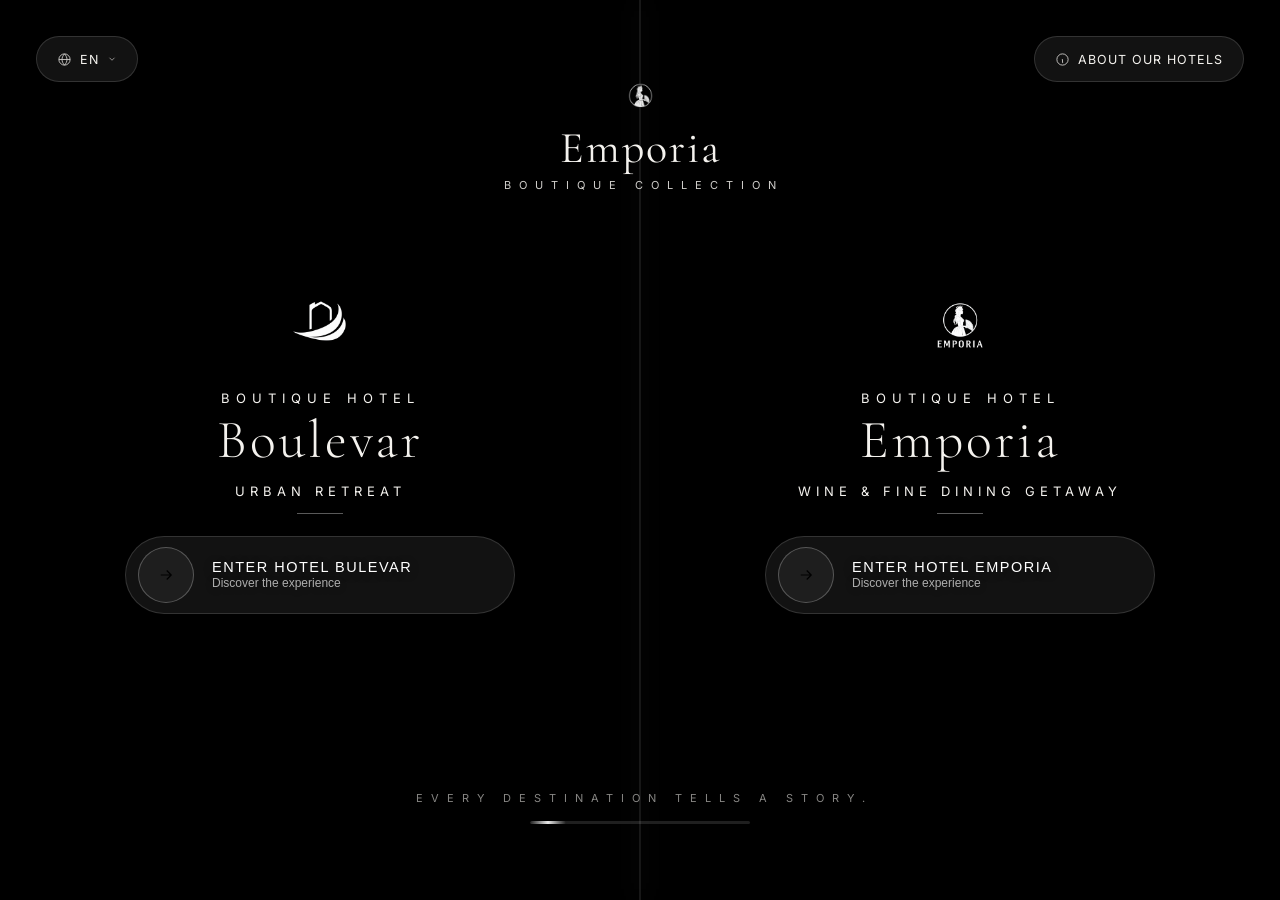
==== index.html @ dce09771 "Initial commit" ====
<!DOCTYPE html>
<html lang="en">
<head>
<meta charset="UTF-8">
<meta name="viewport" content="width=device-width, initial-scale=1.0">
<title>Emporia Boutique Collection</title>
<link rel="preconnect" href="https://fonts.googleapis.com">
<link rel="preconnect" href="https://fonts.gstatic.com" crossorigin>
<link rel="icon" type="image/png" href="images/logo_emporia.png">
<link href="https://fonts.googleapis.com/css2?family=Cormorant+Garamond:wght@300;400;500;600&family=Inter:wght@300;400;500;600&display=swap" rel="stylesheet">
<style>
  :root{
    /* Left — Hotel Bulevar (urban) */
    --l-bg1:#070b14; --l-bg2:#0f1c30; --l-accent:#6fa8dc; --l-accent-soft:#9dc3ea; --l-glow: rgba(111,168,220,0.35);
    /* Right — Hotel Emporia (nature/wine) */
    --r-bg1:#120c06; --r-bg2:#2a1c0d; --r-accent:#d1a25a; --r-accent-soft:#e9c98a; --r-glow: rgba(209,162,90,0.35);
    /* Center */
    --glass-bg: rgba(255,255,255,0.07);
    --glass-border: rgba(255,255,255,0.14);
    --white: #f4f2ee;
    --serif: 'Cormorant Garamond', 'Times New Roman', serif;
    --sans: 'Inter', -apple-system, 'SF Pro Display', 'Neue Haas Grotesk', sans-serif;
  }

  *{box-sizing:border-box; margin:0; padding:0;}
  html,body{
    width:100%; height:100%; overflow:hidden;
    background:#000; font-family:var(--sans); color:var(--white);
    -webkit-font-smoothing:antialiased;
  }

  .stage{
    position:relative; width:100vw; height:100vh; overflow:hidden;
    opacity:0; animation: stageIn 1.4s ease forwards; animation-delay:.1s;
  }
  @keyframes stageIn{ to{opacity:1;} }

  /* ---------- PANELS ---------- */
  .panel{
    position:absolute; top:0; height:100%; width:50%;
    overflow:hidden; display:flex; align-items:center; justify-content:center;
    transition: filter .8s ease;
  }
  .panel.left{ left:0; }
  .panel.right{ right:0; }

  .bg-layer{
    position:absolute; inset:-4%; will-change:transform;
    transition: transform 1.2s cubic-bezier(.16,.7,.3,1), filter 1s ease;
  }

  /* --- Bulevar backdrop: night city --- */
  .video-bg{
    position:absolute;
    inset:0;
    overflow:hidden;
}

.video-bg video{
    width:100%;
    height:100%;
    object-fit:cover;

    transform:none;

    transition:
        filter .8s ease;

    filter:
        brightness(.65)
        saturate(1.15)
        contrast(1.05);
}
  .bg-city{
    background:
      radial-gradient(ellipse at 30% 15%, rgba(160,195,230,0.20), transparent 55%),
      linear-gradient(180deg, var(--l-bg1) 0%, var(--l-bg2) 55%, #0a1424 100%);
  }
  .skyline{ position:absolute; left:0; right:0; bottom:0; height:62%; display:flex; align-items:flex-end; gap:2px; opacity:.9;}
  .bldg{ flex:0 0 auto; background:linear-gradient(180deg,#0c1626,#060a12); position:relative; box-shadow: inset 0 0 40px rgba(0,0,0,.6);}
  .bldg::before{ content:''; position:absolute; inset:0; background-image:
      repeating-linear-gradient(0deg, rgba(255,208,120,0.55) 0 2px, transparent 2px 14px),
      repeating-linear-gradient(90deg, rgba(255,208,120,0.35) 0 2px, transparent 2px 16px);
      opacity:.35; mix-blend-mode:screen; animation: flicker 7s ease-in-out infinite; }
  .rain{ position:absolute; inset:0; background:linear-gradient(180deg, transparent 0%, rgba(70,110,150,0.08) 100%); }
  .reflection{ position:absolute; left:0; right:0; bottom:0; height:18%; background:linear-gradient(180deg, rgba(90,130,175,0.18), transparent); filter:blur(2px); }

  @keyframes flicker{ 0%,100%{opacity:.28;} 45%{opacity:.4;} 50%{opacity:.2;} 78%{opacity:.36;} }
  @keyframes driftSlow{ from{ transform:translate(0,0) scale(1.02);} to{ transform:translate(-1.2%, -0.6%) scale(1.06);} }

  /* --- Emporia backdrop: golden vineyard --- */
  .bg-vine{
    background:
      radial-gradient(ellipse at 70% 20%, rgba(255,205,130,0.35), transparent 55%),
      linear-gradient(180deg, #3a2712 0%, #2a1c0f 45%, #150e07 100%);
  }
  .sun{ position:absolute; top:16%; right:22%; width:180px; height:180px; border-radius:50%;
    background: radial-gradient(circle, rgba(255,224,170,0.9), rgba(255,190,110,0.25) 45%, transparent 70%);
    filter: blur(2px); animation: sunPulse 9s ease-in-out infinite; }
  @keyframes sunPulse{ 0%,100%{opacity:.8;} 50%{opacity:1;} }
  .hills{ position:absolute; left:0; right:0; bottom:0; height:60%; }
  .hill{ position:absolute; left:-10%; right:-10%; border-radius:50% 50% 0 0/18% 18% 0 0; }
  .hill1{ bottom:0; height:70%; background:linear-gradient(180deg,#241708,#150d05); }
  .hill2{ bottom:8%; height:55%; background:linear-gradient(180deg,#2f2110,#1c130a); opacity:.9;}
  .hill3{ bottom:18%; height:38%; background:linear-gradient(180deg,#3c2a14,#241a0d); opacity:.85;}
  .vines{ position:absolute; inset:0; background-image:repeating-linear-gradient(100deg, rgba(60,40,15,0.5) 0 2px, transparent 2px 22px); opacity:.5; animation: sway 12s ease-in-out infinite; }
  @keyframes sway{ 0%,100%{ transform:translateX(0);} 50%{ transform:translateX(6px);} }
  @keyframes driftSlowR{ from{ transform:translate(0,0) scale(1.02);} to{ transform:translate(1.2%, -0.6%) scale(1.06);} }
  .water{ position:absolute; left:6%; right:6%; bottom:6%; height:12%; border-radius:6px; background:linear-gradient(180deg, rgba(255,205,140,0.25), rgba(120,80,40,0.05)); filter:blur(1px); }

  .overlay{ position:absolute; inset:0; background:rgba(0,0,0,.42); transition:background 1s ease; }
  .panel:hover .overlay{ background:rgba(4,4,6,0.48); }
  .vignette{ position:absolute; inset:0; background:radial-gradient(ellipse at center, transparent 35%, rgba(0,0,0,0.55) 100%); pointer-events:none; }

  /* ---------- CONTENT ---------- */
  .content{ position:relative; z-index:3; text-align:center; padding:0 48px; display:flex; flex-direction:column; align-items:center; }

  .brand-logo{ width: 130px; height:82px; margin-bottom:22px; object-fit:contain;
    animation: floatY 8s ease-in-out infinite; }

  .hotel-name{ font-family:var(--serif); font-weight:300; font-size:clamp(40px,4.2vw,64px); letter-spacing:3px; line-height:1.05; margin-bottom:14px; }
  .hotel-pretitle{ font-family:var(--sans); font-size:13px; letter-spacing:6px; opacity:.65; margin-bottom:6px; text-transform:uppercase; }
  .tagline{ font-size:13px; letter-spacing:5px; opacity:.75; text-transform:uppercase; margin-bottom:14px; }
  .rule{ width:46px; height:1px; background:rgba(255,255,255,0.35); margin-bottom:22px; }
  .desc{ max-width:420px; font-size:15.5px; line-height:1.8; opacity:.8; font-weight:300; margin-bottom:38px; }

  .cta{
    position:relative; width:min(390px,80vw); height:78px; border-radius:999px;
    background: var(--glass-bg); border:1px solid var(--glass-border);
    backdrop-filter: blur(40px) saturate(140%); -webkit-backdrop-filter: blur(40px) saturate(140%);
    display:flex; align-items:center; gap:18px; padding:0 12px 0 12px; cursor:pointer;
    transition: transform .35s cubic-bezier(.2,.8,.3,1), background .35s ease, box-shadow .35s ease;
  }
  .cta .arrow{ flex:0 0 auto; width:56px; height:56px; border-radius:50%; display:flex; align-items:center; justify-content:center;
    border:1px solid rgba(255,255,255,0.25); transition: transform .4s ease; background:rgba(255,255,255,0.05);}
  .cta .arrow svg{ width:18px; height:18px; }
  .cta .labels{ text-align:left; }
  .cta .cta-title{ font-size:14.5px; letter-spacing:1.5px; font-weight:500; }
  .cta .cta-sub{ font-size:12px; opacity:.65; margin-top:3px; font-weight:300; }

  .cta-left:hover{ transform:translateY(-4px); background:rgba(120,165,215,0.14); box-shadow:0 20px 60px -10px var(--l-glow); }
  .cta-left:hover .arrow{ transform:rotate(10deg); background:rgba(160,200,240,0.18); }
  .cta-right:hover{ transform:translateY(-4px); background:rgba(215,175,110,0.16); box-shadow:0 20px 60px -10px var(--r-glow); }
  .cta-right:hover .arrow{ transform:rotate(10deg); background:rgba(235,205,150,0.2); }

  @keyframes floatY{ 0%,100%{ transform:translateY(0);} 50%{ transform:translateY(-5px);} }

  /* ---------- CENTER ---------- */
  .separator{ position:absolute; top:0; bottom:0; left:50%; width:1px; transform:translateX(-50%);
    background:rgba(255,255,255,0.18); box-shadow:0 0 24px rgba(255,255,255,0.25); z-index:5; }

  .center-brand{ position:absolute; top:8%; left:0; right:0; width:100%; margin:0 auto; z-index:6; text-align:center; }
.center-emblem{ display:flex; align-items:center; justify-content:center; margin-bottom:4px; }
  .center-emblem img{ height:50px; width:auto; opacity:.92; }  .center-logo{ font-family:var(--serif); font-weight:400; font-size:44px; letter-spacing:2px; line-height:1; text-align:center; }
  .center-sub{ font-size:11px; letter-spacing:8px; opacity:.85; margin-top:8px; text-transform:uppercase; text-align:center; padding-left:8px; }

  .bottom-caption{ position:absolute; bottom:8.5%; left:0; right:0; width:100%; margin:0 auto; z-index:6; text-align:center; }
  .bottom-caption .txt{ font-size:11px; letter-spacing:8px; opacity:.55; text-transform:uppercase; margin-bottom:16px; text-align:center; padding-left:8px; }
  .loader{ width:220px; height:3px; border-radius:999px; background:rgba(255,255,255,0.12); position:relative; overflow:hidden; margin:0 auto; }
  .loader::after{ content:''; position:absolute; top:0; left:0; height:100%; width:36px; border-radius:999px;
    background:linear-gradient(90deg, transparent, rgba(255,255,255,0.9), transparent);
    animation: loaderMove 3.2s ease-in-out infinite; }
  @keyframes loaderMove{ 0%{ left:-15%;} 50%{ left:60%;} 100%{ left:105%;} }

  /* ---------- TOP UI ---------- */
  .pill{
    position:absolute; top:36px; height:46px; padding:0 20px; border-radius:999px; z-index:7;
    background:var(--glass-bg); border:1px solid var(--glass-border);
    backdrop-filter: blur(40px); -webkit-backdrop-filter: blur(40px);
    display:flex; align-items:center; gap:8px; font-size:12.5px; letter-spacing:1px;
    cursor:pointer; transition: background .25s ease, transform .25s ease;
  }
  .pill:hover{ background:rgba(255,255,255,0.13); transform:scale(1.04); }
  .pill.lang{ left:36px; }
  .pill.info{ right:36px; }
  .pill svg{ width:15px; height:15px; opacity:.85; }

  /* ---------- LOAD-IN SEQUENCE ---------- */
  .panel .content > *{ opacity:0; transform:translateY(12px); animation: riseIn .9s cubic-bezier(.2,.7,.2,1) forwards; }
  .panel .brand-logo{ animation-delay:.5s; }
  .panel .hotel-pretitle{ animation-delay:.62s; }
  .panel .hotel-name{ animation-delay:.72s; }
  .panel .tagline{ animation-delay:.84s; }
  .panel .rule{ animation-delay:.9s; }
  .panel .desc{ animation-delay:.98s; }
  .panel .cta{ animation-delay:1.15s; }
  @keyframes riseIn{ to{ opacity:1; transform:translateY(0);} }

  .center-brand, .bottom-caption, .pill{ opacity:0; animation: riseIn 1s cubic-bezier(.2,.7,.2,1) forwards; }
  .center-brand{ animation-delay:.3s; }
  .bottom-caption{ animation-delay:1.3s; }
  .pill.lang{ animation-delay:.2s; }
  .pill.info{ animation-delay:.2s; }

  /* ---------- RESPONSIVE ---------- */
  @media (max-width: 900px){
    html,body{ overflow-y:auto; height:auto; }
    .stage{ height:auto; min-height:100vh; display:flex; flex-direction:column; }
    .panel{ position:relative; width:100%; height:64vh; }
    .separator{ display:none; }
    .center-brand{ position:relative; top:auto; margin:26px auto; }
    .bottom-caption{ position:relative; bottom:auto; margin:26px auto; }
    .pill{ top:20px; }
    .pill.lang{ left:20px; }
    .pill.info{ right:20px; }
    .cta{ height:72px; }
  }
  .panel::after{
    content:"";
    position:absolute;
    top:0;
    bottom:0;
    width:220px;
    right:-110px;
    pointer-events:none;
    z-index:2;

    background:
        radial-gradient(
            ellipse at center,
            rgba(0,0,0,.22) 0%,
            rgba(0,0,0,.14) 35%,
            rgba(0,0,0,.06) 60%,
            transparent 100%);
}

.panel.right::after{
    left:-110px;
    right:auto;

    background:
        radial-gradient(
            ellipse at center,
            rgba(0,0,0,.22) 0%,
            rgba(0,0,0,.14) 35%,
            rgba(0,0,0,.06) 60%,
            transparent 100%);
}
.cta-title,
.cta-sub {
    color: #fff !important;
        text-shadow: 0 2px 10px rgba(0, 0, 0, 0.35);

}

/* ==========================================================
   ABOUT OUR HOTELS — premium modal
========================================================== */
html.about-modal-lock,
html.about-modal-lock body{
  overflow:hidden !important;
}

.about-modal-overlay{
  position:fixed;
  inset:0;
  z-index:1000;
  display:flex;
  align-items:center;
  justify-content:center;
  padding:32px;
  background:rgba(6,8,12,0);
  backdrop-filter:blur(0px) saturate(100%);
  -webkit-backdrop-filter:blur(0px) saturate(100%);
  opacity:0;
  visibility:hidden;
  transition:
    opacity .6s cubic-bezier(.19,1,.22,1),
    background .7s cubic-bezier(.19,1,.22,1),
    backdrop-filter .7s cubic-bezier(.19,1,.22,1),
    visibility 0s linear .6s;
}

.about-modal-overlay.is-open{
  opacity:1;
  visibility:visible;
  background:rgba(6,8,12,.62);
  backdrop-filter:blur(18px) saturate(130%);
  -webkit-backdrop-filter:blur(18px) saturate(130%);
  transition:
    opacity .6s cubic-bezier(.19,1,.22,1),
    background .7s cubic-bezier(.19,1,.22,1),
    backdrop-filter .7s cubic-bezier(.19,1,.22,1),
    visibility 0s linear 0s;
}

.about-modal{
  --about-accent:#d9b47a;
  position:relative;
  width:100%;
  max-width:700px;
  max-height:86vh;
  border-radius:28px;
  background:linear-gradient(165deg, rgba(24,26,31,.86), rgba(9,10,13,.9));
  border:1px solid rgba(255,255,255,.14);
  box-shadow:
    0 40px 120px rgba(0,0,0,.55),
    0 1px 0 rgba(255,255,255,.08) inset,
    0 0 0 1px rgba(255,255,255,.02) inset;
  backdrop-filter:blur(30px) saturate(140%);
  -webkit-backdrop-filter:blur(30px) saturate(140%);
  opacity:0;
  transform:scale(.95) translateY(14px);
  transition:
    transform .65s cubic-bezier(.19,1,.22,1),
    opacity .5s ease;
  will-change:transform, opacity;
}

.about-modal-overlay.is-open .about-modal{
  opacity:1;
  transform:scale(1) translateY(0);
}

.about-modal-scroll{
  max-height:86vh;
  overflow-y:auto;
  padding:60px 56px 48px;
  scrollbar-width:thin;
  scrollbar-color:rgba(255,255,255,.18) transparent;
}

.about-modal-scroll::-webkit-scrollbar{ width:6px; }
.about-modal-scroll::-webkit-scrollbar-track{ background:transparent; }
.about-modal-scroll::-webkit-scrollbar-thumb{ background:rgba(255,255,255,.16); border-radius:999px; }
.about-modal-scroll::-webkit-scrollbar-thumb:hover{ background:rgba(255,255,255,.28); }

.about-modal-close{
  position:absolute;
  top:20px;
  right:20px;
  z-index:2;
  width:40px;
  height:40px;
  border-radius:50%;
  display:flex;
  align-items:center;
  justify-content:center;
  background:rgba(255,255,255,.06);
  border:1px solid rgba(255,255,255,.14);
  color:rgba(244,242,238,.85);
  cursor:pointer;
  transition:background .25s ease, transform .35s cubic-bezier(.19,1,.22,1), border-color .25s ease, color .25s ease;
}
.about-modal-close svg{ width:15px; height:15px; }
.about-modal-close:hover{
  background:rgba(255,255,255,.14);
  border-color:rgba(255,255,255,.28);
  color:var(--white);
  transform:rotate(90deg) scale(1.06);
}
.about-modal-close:focus-visible{ outline:1px solid var(--about-accent); outline-offset:2px; }

.about-modal-label{
  display:block;
  font-size:11px;
  letter-spacing:.35em;
  text-transform:uppercase;
  color:var(--about-accent);
  font-weight:500;
  margin-bottom:18px;
}

.about-modal-title{
  font-family:var(--serif);
  font-weight:400;
  font-size:clamp(28px, 4vw, 40px);
  line-height:1.16;
  letter-spacing:.3px;
  color:var(--white);
  margin-bottom:30px;
}

.about-modal-body p{
  font-size:14.5px;
  line-height:1.85;
  font-weight:300;
  color:rgba(244,242,238,.68);
  margin-bottom:16px;
}
.about-modal-body p:first-child{ color:rgba(244,242,238,.88); }
.about-modal-body p:last-child{ margin-bottom:0; }

.about-modal-verse{
  margin:34px 0 40px;
  padding-top:30px;
  border-top:1px solid rgba(255,255,255,.1);
  text-align:center;
}
.about-modal-verse p{
  font-family:var(--serif);
  font-style:italic;
  font-weight:400;
  font-size:18px;
  line-height:1.55;
  color:rgba(244,242,238,.85);
}

.about-modal-cards{
  display:grid;
  grid-template-columns:1fr 1fr;
  gap:16px;
}

.about-card{
  background:rgba(255,255,255,.045);
  border:1px solid rgba(255,255,255,.1);
  border-radius:18px;
  padding:24px 22px;
  transition:background .3s ease, border-color .3s ease, transform .3s ease;
}
.about-card:hover{
  background:rgba(255,255,255,.075);
  border-color:rgba(255,255,255,.2);
  transform:translateY(-3px);
}

.about-card-icon{
  width:42px;
  height:42px;
  border-radius:50%;
  display:flex;
  align-items:center;
  justify-content:center;
  background:rgba(217,180,122,.12);
  color:var(--about-accent);
  margin-bottom:16px;
}
.about-card-icon svg{ width:19px; height:19px; }

.about-card-title{
  font-family:var(--serif);
  font-weight:500;
  font-size:19px;
  letter-spacing:.3px;
  color:var(--white);
  margin-bottom:8px;
}

.about-card-desc{
  font-size:12.5px;
  line-height:1.6;
  font-weight:300;
  color:rgba(244,242,238,.6);
  margin-bottom:16px;
}

.about-card-tags{ display:flex; flex-wrap:wrap; gap:6px; }
.about-card-tags span{
  font-size:9.5px;
  letter-spacing:.06em;
  text-transform:uppercase;
  padding:6px 10px;
  border-radius:999px;
  background:rgba(255,255,255,.06);
  border:1px solid rgba(255,255,255,.1);
  color:rgba(244,242,238,.65);
}

.about-modal-footer{
  margin-top:34px;
  padding-top:24px;
  border-top:1px solid rgba(255,255,255,.08);
  text-align:center;
  font-size:11px;
  letter-spacing:.2em;
  text-transform:uppercase;
  color:var(--about-accent);
  font-weight:500;
}

@media (max-width:640px){
  .about-modal-overlay{ padding:16px; }
  .about-modal{ max-width:100%; border-radius:22px; max-height:90vh; }
  .about-modal-scroll{ max-height:90vh; padding:48px 24px 32px; }
  .about-modal-title{ font-size:26px; margin-bottom:24px; }
  .about-modal-cards{ grid-template-columns:1fr; }
}

@media (prefers-reduced-motion:reduce){
  .about-modal-overlay,
  .about-modal,
  .about-modal-close{
    transition-duration:.01ms !important;
  }
}
</style>
</head>
<body>

<div class="stage" id="stage">

  <div class="pill lang">
    <svg viewBox="0 0 24 24" fill="none" stroke="currentColor" stroke-width="1.4"><circle cx="12" cy="12" r="9"/><path d="M3 12h18M12 3c2.5 2.6 4 6 4 9s-1.5 6.4-4 9c-2.5-2.6-4-6-4-9s1.5-6.4 4-9z"/></svg>
    <span>EN</span>
    <svg viewBox="0 0 24 24" fill="none" stroke="currentColor" stroke-width="1.6" style="width:10px;height:10px;"><path d="M6 9l6 6 6-6"/></svg>
  </div>

  <div class="pill info" id="aboutTrigger">
    <svg viewBox="0 0 24 24" fill="none" stroke="currentColor" stroke-width="1.4"><circle cx="12" cy="12" r="9"/><path d="M12 8h.01M11 12h1v5h1"/></svg>
    <span>ABOUT OUR HOTELS</span>
  </div>

  <!-- LEFT: HOTEL BULEVAR -->
  <div class="panel left" id="panelLeft">
    <div class="bg-layer video-bg" id="bgLeft">
    <video id="bulevarVideo" autoplay muted loop playsinline preload="auto">
    <source src="videos/HnVideoEditor_2026_07_30_183601407.mp4" type="video/mp4">
</video>
</div>
    <div class="overlay"></div>
    <div class="vignette"></div>
    <div class="content">
<img class="brand-logo" src="images/bulevar_logo_bijeli.png" alt="Hotel Bulevar Logo">
      <div class="hotel-pretitle">Boutique Hotel</div>
      <div class="hotel-name">Boulevar</div>
      <div class="tagline">Urban Retreat</div>
      <div class="rule"></div>
      <button class="cta cta-left" onclick="window.location.href='Hotel_Boulevard_Urban_retreat_by_Emporia.html'">
        <span class="arrow"><svg viewBox="0 0 24 24" fill="none" stroke="currentColor" stroke-width="1.6"><path d="M5 12h14M13 6l6 6-6 6"/></svg></span>
        <span class="labels"><span class="cta-title">ENTER HOTEL BULEVAR</span><br><span class="cta-sub">Discover the experience</span></span>
      </button>
    </div>
  </div>

  <!-- RIGHT: HOTEL EMPORIA -->
  <div class="panel right" id="panelRight">
   <div class="bg-layer video-bg" id="bgRight">
    <video autoplay muted loop playsinline preload="auto">
        <source src="videos/emporia-video-dron.mp4" type="video/mp4">
    </video>
</div>
    <div class="overlay"></div>
    <div class="vignette"></div>
    <div class="content">
<img class="brand-logo" src="images/emporia_logo_bijeli.png" alt="Hotel Emporia Logo">
      <div class="hotel-pretitle">Boutique Hotel</div>
      <div class="hotel-name">Emporia</div>
      <div class="tagline">Wine & Fine Dining Getaway</div>
      <div class="rule"></div>
      <button class="cta cta-right" onclick="window.location.href='emporia-hotel-vineyards.html'">
        <span class="arrow"><svg viewBox="0 0 24 24" fill="none" stroke="currentColor" stroke-width="1.6"><path d="M5 12h14M13 6l6 6-6 6"/></svg></span>
        <span class="labels"><span class="cta-title">ENTER HOTEL EMPORIA</span><br><span class="cta-sub">Discover the experience</span></span>
      </button>
    </div>
  </div>

  <div class="separator"></div>

  <div class="center-brand">
  <div class="center-emblem">
      <img src="images/emporia-logo-icon.png" alt="Emporia Logo">
    </div>    <div class="center-logo">Emporia</div>
        <div class="center-sub">Boutique Collection</div>
  </div>

  <div class="bottom-caption">
    <div class="txt">Every destination tells a story.</div>
    <div class="loader"></div>
  </div>

</div>

<!-- ABOUT OUR HOTELS — premium modal -->
<div class="about-modal-overlay" id="aboutOverlay" aria-hidden="true">
  <div class="about-modal" role="dialog" aria-modal="true" aria-labelledby="aboutModalTitle">
    <button class="about-modal-close" id="aboutClose" type="button" aria-label="Close">
      <svg viewBox="0 0 24 24" fill="none" stroke="currentColor" stroke-width="1.4"><path d="M6 6l12 12M18 6L6 18"/></svg>
    </button>

    <div class="about-modal-scroll">
      <h2 class="about-modal-title" id="aboutModalTitle">Two Unique Experiences.</h2>

      <div class="about-modal-body">
        <p>Welcome to the Emporia Collection. Every destination tells a story &mdash; ours begins among the vineyards of Herzegovina and continues above the rooftops of historic Mostar.</p>
        <p>The Emporia Collection brings together two distinctive boutique destinations, united by one philosophy: essence over excess.</p>
        <p>Nestled among vineyards and rolling landscapes, Emporia Wine &amp; Dine Hotel celebrates stillness, craftsmanship and the flavours of Herzegovina. In the very heart of Mostar, just moments from the UNESCO-listed Old Bridge, Hotel Boulevard by Emporia offers a contemporary urban retreat where thoughtful design, rooftop wellness, exceptional gastronomy and genuine hospitality come together in perfect harmony.</p>
        <p>Together, the two destinations present complementary expressions of the same vision&mdash;one immersed in nature, the other embracing the rhythm and cultural richness of the city.</p>
        <p>From award-winning wines and carefully crafted cuisine to timeless architecture and immersive experiences, every detail is designed with purpose. Here, refinement is never about excess, but about authenticity, craftsmanship and a profound sense of place.</p>
      </div>

      <div class="about-modal-verse">
        <p>Discover Mostar from two perspectives.</p>
        <p>The tranquillity of the vineyards.</p>
        <p>The energy of the city.</p>
      </div>

      <div class="about-modal-cards">
        
      </div>

      <p class="about-modal-footer">One philosophy. One collection. One unmistakable Emporia experience.</p>
    </div>
  </div>
</div>

<script>
  // Build a randomized but stable skyline (skipped if #skylineWrap isn't present)
  (function(){
    const wrap = document.getElementById('skylineWrap');

    if(!wrap){
      return;
    }

    const count = 26;
    let seed = 7;
    function rand(){ seed = (seed*9301+49297) % 233280; return seed/233280; }
    for(let i=0;i<count;i++){
      const b = document.createElement('div');
      b.className='bldg';
      const w = 3 + rand()*4.2;
      const h = 18 + rand()*80;
      b.style.width = w+'%';
      b.style.height = h+'%';
      wrap.appendChild(b);
    }
  })();

  
const video = document.getElementById("bulevarVideo");

video.addEventListener("canplay", () => {
    video.playbackRate = 2.5;
    video.play();
});

/* ---------- ABOUT OUR HOTELS MODAL ---------- */
(function(){
  const trigger = document.getElementById('aboutTrigger');
  const overlay = document.getElementById('aboutOverlay');
  const closeBtn = document.getElementById('aboutClose');

  if(!trigger || !overlay || !closeBtn){
    return;
  }

  let lastFocused = null;

  function onKeydown(e){
    if(e.key === 'Escape'){
      closeAboutModal();
    }
  }

  function openAboutModal(){
    lastFocused = document.activeElement;
    overlay.classList.add('is-open');
    overlay.setAttribute('aria-hidden', 'false');
    document.documentElement.classList.add('about-modal-lock');
    document.addEventListener('keydown', onKeydown);
    window.requestAnimationFrame(() => closeBtn.focus({ preventScroll: true }));
  }

  function closeAboutModal(){
    overlay.classList.remove('is-open');
    overlay.setAttribute('aria-hidden', 'true');
    document.documentElement.classList.remove('about-modal-lock');
    document.removeEventListener('keydown', onKeydown);

    if(lastFocused && typeof lastFocused.focus === 'function'){
      lastFocused.focus({ preventScroll: true });
    }
  }

  trigger.setAttribute('role', 'button');
  trigger.setAttribute('tabindex', '0');

  trigger.addEventListener('click', openAboutModal);
  trigger.addEventListener('keydown', function(e){
    if(e.key === 'Enter' || e.key === ' '){
      e.preventDefault();
      openAboutModal();
    }
  });

  closeBtn.addEventListener('click', closeAboutModal);

  overlay.addEventListener('click', function(e){
    if(e.target === overlay){
      closeAboutModal();
    }
  });
})();
</script>

</body>
</html>
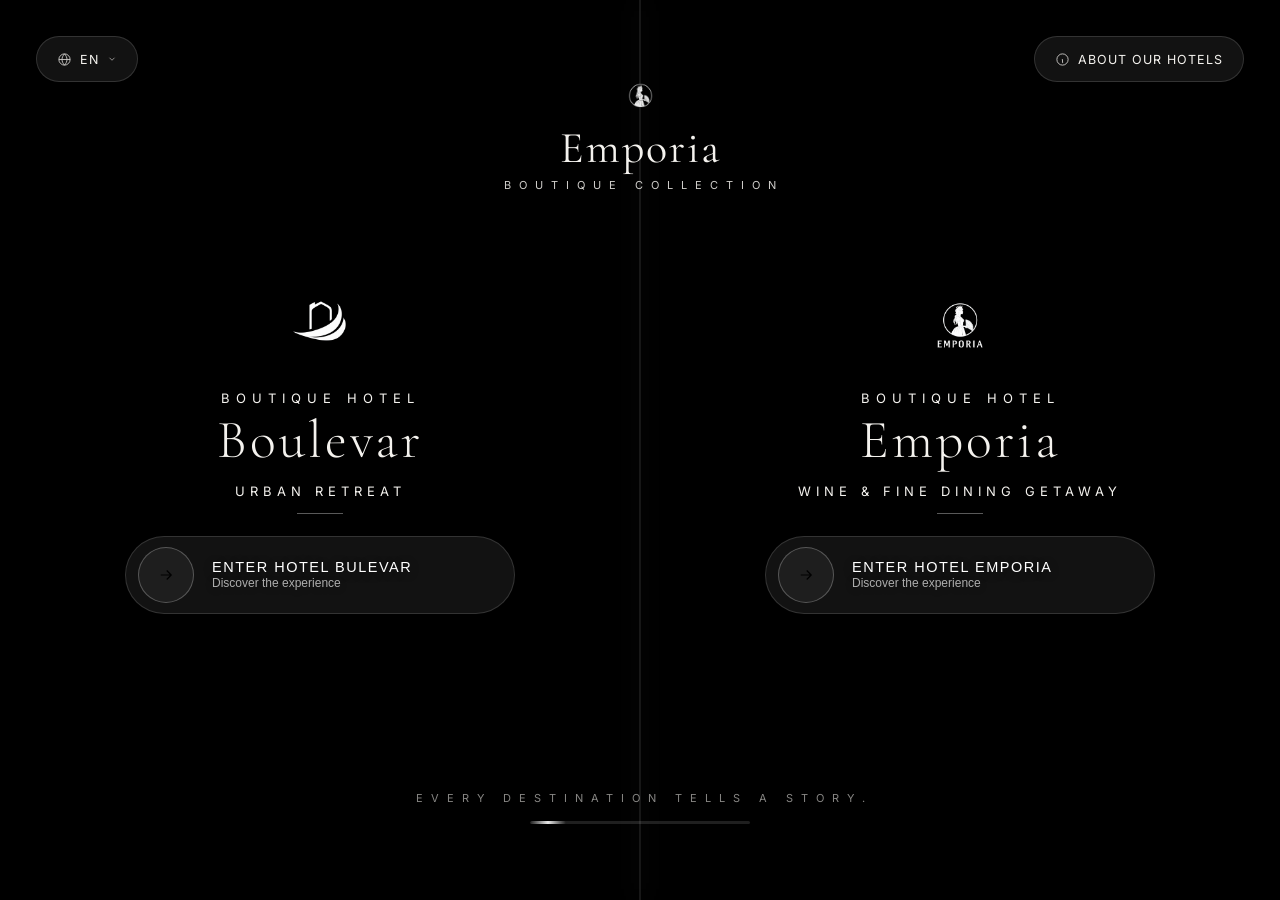
==== commit 525bb419: "Redizajn hero sekcije i responsive popravke" ====
--- a/index.html
+++ b/index.html
@@ -39,14 +39,12 @@
   .panel{
     position:absolute; top:0; height:100%; width:50%;
     overflow:hidden; display:flex; align-items:center; justify-content:center;
-    transition: filter .8s ease;
   }
   .panel.left{ left:0; }
   .panel.right{ right:0; }
 
   .bg-layer{
-    position:absolute; inset:-4%; will-change:transform;
-    transition: transform 1.2s cubic-bezier(.16,.7,.3,1), filter 1s ease;
+    position:absolute; inset:-4%;
   }
 
   /* --- Bulevar backdrop: night city --- */
@@ -60,56 +58,21 @@
     width:100%;
     height:100%;
     object-fit:cover;
-
     transform:none;
-
-    transition:
-        filter .8s ease;
-
-    filter:
-        brightness(.65)
-        saturate(1.15)
-        contrast(1.05);
-}
-  .bg-city{
-    background:
-      radial-gradient(ellipse at 30% 15%, rgba(160,195,230,0.20), transparent 55%),
-      linear-gradient(180deg, var(--l-bg1) 0%, var(--l-bg2) 55%, #0a1424 100%);
-  }
-  .skyline{ position:absolute; left:0; right:0; bottom:0; height:62%; display:flex; align-items:flex-end; gap:2px; opacity:.9;}
-  .bldg{ flex:0 0 auto; background:linear-gradient(180deg,#0c1626,#060a12); position:relative; box-shadow: inset 0 0 40px rgba(0,0,0,.6);}
-  .bldg::before{ content:''; position:absolute; inset:0; background-image:
-      repeating-linear-gradient(0deg, rgba(255,208,120,0.55) 0 2px, transparent 2px 14px),
-      repeating-linear-gradient(90deg, rgba(255,208,120,0.35) 0 2px, transparent 2px 16px);
-      opacity:.35; mix-blend-mode:screen; animation: flicker 7s ease-in-out infinite; }
-  .rain{ position:absolute; inset:0; background:linear-gradient(180deg, transparent 0%, rgba(70,110,150,0.08) 100%); }
-  .reflection{ position:absolute; left:0; right:0; bottom:0; height:18%; background:linear-gradient(180deg, rgba(90,130,175,0.18), transparent); filter:blur(2px); }
-
-  @keyframes flicker{ 0%,100%{opacity:.28;} 45%{opacity:.4;} 50%{opacity:.2;} 78%{opacity:.36;} }
-  @keyframes driftSlow{ from{ transform:translate(0,0) scale(1.02);} to{ transform:translate(-1.2%, -0.6%) scale(1.06);} }
-
-  /* --- Emporia backdrop: golden vineyard --- */
-  .bg-vine{
-    background:
-      radial-gradient(ellipse at 70% 20%, rgba(255,205,130,0.35), transparent 55%),
-      linear-gradient(180deg, #3a2712 0%, #2a1c0f 45%, #150e07 100%);
-  }
-  .sun{ position:absolute; top:16%; right:22%; width:180px; height:180px; border-radius:50%;
-    background: radial-gradient(circle, rgba(255,224,170,0.9), rgba(255,190,110,0.25) 45%, transparent 70%);
-    filter: blur(2px); animation: sunPulse 9s ease-in-out infinite; }
-  @keyframes sunPulse{ 0%,100%{opacity:.8;} 50%{opacity:1;} }
-  .hills{ position:absolute; left:0; right:0; bottom:0; height:60%; }
-  .hill{ position:absolute; left:-10%; right:-10%; border-radius:50% 50% 0 0/18% 18% 0 0; }
-  .hill1{ bottom:0; height:70%; background:linear-gradient(180deg,#241708,#150d05); }
-  .hill2{ bottom:8%; height:55%; background:linear-gradient(180deg,#2f2110,#1c130a); opacity:.9;}
-  .hill3{ bottom:18%; height:38%; background:linear-gradient(180deg,#3c2a14,#241a0d); opacity:.85;}
-  .vines{ position:absolute; inset:0; background-image:repeating-linear-gradient(100deg, rgba(60,40,15,0.5) 0 2px, transparent 2px 22px); opacity:.5; animation: sway 12s ease-in-out infinite; }
-  @keyframes sway{ 0%,100%{ transform:translateX(0);} 50%{ transform:translateX(6px);} }
-  @keyframes driftSlowR{ from{ transform:translate(0,0) scale(1.02);} to{ transform:translate(1.2%, -0.6%) scale(1.06);} }
-  .water{ position:absolute; left:6%; right:6%; bottom:6%; height:12%; border-radius:6px; background:linear-gradient(180deg, rgba(255,205,140,0.25), rgba(120,80,40,0.05)); filter:blur(1px); }
-
-  .overlay{ position:absolute; inset:0; background:rgba(0,0,0,.42); transition:background 1s ease; }
-  .panel:hover .overlay{ background:rgba(4,4,6,0.48); }
+    /* Darkening/mood is handled by .overlay's opacity instead of a CSS
+       filter on the video itself — a filter here forces every decoded
+       frame of a fullscreen playing video through the GPU filter-effects
+       pipeline instead of the browser's cheap direct compositing path. */
+}
+  /* The CSS-only "night city" / "golden vineyard" backdrop system (skyline,
+     rain, sun, hills, vines, water + their keyframes) was fully superseded
+     by the .video-bg <video> backgrounds and is no longer referenced by any
+     element in the page — removed as dead weight (smaller stylesheet, less
+     work for the style engine, and it's exactly what Lighthouse flags as
+     "unused CSS"). */
+
+  .overlay{ position:absolute; inset:0; background:#000; opacity:.62; transition:opacity .6s ease; }
+  .panel:hover .overlay{ opacity:.66; }
   .vignette{ position:absolute; inset:0; background:radial-gradient(ellipse at center, transparent 35%, rgba(0,0,0,0.55) 100%); pointer-events:none; }
 
   /* ---------- CONTENT ---------- */
@@ -127,7 +90,7 @@
   .cta{
     position:relative; width:min(390px,80vw); height:78px; border-radius:999px;
     background: var(--glass-bg); border:1px solid var(--glass-border);
-    backdrop-filter: blur(40px) saturate(140%); -webkit-backdrop-filter: blur(40px) saturate(140%);
+    backdrop-filter: blur(24px) saturate(140%); -webkit-backdrop-filter: blur(24px) saturate(140%);
     display:flex; align-items:center; gap:18px; padding:0 12px 0 12px; cursor:pointer;
     transition: transform .35s cubic-bezier(.2,.8,.3,1), background .35s ease, box-shadow .35s ease;
   }
@@ -138,9 +101,9 @@
   .cta .cta-title{ font-size:14.5px; letter-spacing:1.5px; font-weight:500; }
   .cta .cta-sub{ font-size:12px; opacity:.65; margin-top:3px; font-weight:300; }
 
-  .cta-left:hover{ transform:translateY(-4px); background:rgba(120,165,215,0.14); box-shadow:0 20px 60px -10px var(--l-glow); }
+  .cta-left:hover{ transform:translateY(-4px); background:rgba(120,165,215,0.14);}
   .cta-left:hover .arrow{ transform:rotate(10deg); background:rgba(160,200,240,0.18); }
-  .cta-right:hover{ transform:translateY(-4px); background:rgba(215,175,110,0.16); box-shadow:0 20px 60px -10px var(--r-glow); }
+  .cta-right:hover{ transform:translateY(-4px); background:rgba(215,175,110,0.16); }
   .cta-right:hover .arrow{ transform:rotate(10deg); background:rgba(235,205,150,0.2); }
 
   @keyframes floatY{ 0%,100%{ transform:translateY(0);} 50%{ transform:translateY(-5px);} }
@@ -159,14 +122,19 @@
   .loader{ width:220px; height:3px; border-radius:999px; background:rgba(255,255,255,0.12); position:relative; overflow:hidden; margin:0 auto; }
   .loader::after{ content:''; position:absolute; top:0; left:0; height:100%; width:36px; border-radius:999px;
     background:linear-gradient(90deg, transparent, rgba(255,255,255,0.9), transparent);
-    animation: loaderMove 3.2s ease-in-out infinite; }
-  @keyframes loaderMove{ 0%{ left:-15%;} 50%{ left:60%;} 100%{ left:105%;} }
+    animation: loaderMove 3.2s ease-in-out infinite; will-change:transform; }
+  /* Runs forever on this page, so it must animate transform (compositor-only)
+     instead of `left` (a layout property that forced a layout+paint every
+     frame, indefinitely, for as long as the page stays open). Pixel values
+     below reproduce the original -15%/60%/105% offsets against the loader's
+     fixed 220px track width. */
+  @keyframes loaderMove{ 0%{ transform:translateX(-33px);} 50%{ transform:translateX(132px);} 100%{ transform:translateX(231px);} }
 
   /* ---------- TOP UI ---------- */
   .pill{
     position:absolute; top:36px; height:46px; padding:0 20px; border-radius:999px; z-index:7;
     background:var(--glass-bg); border:1px solid var(--glass-border);
-    backdrop-filter: blur(40px); -webkit-backdrop-filter: blur(40px);
+    backdrop-filter: blur(24px); -webkit-backdrop-filter: blur(24px);
     display:flex; align-items:center; gap:8px; font-size:12.5px; letter-spacing:1px;
     cursor:pointer; transition: background .25s ease, transform .25s ease;
   }
@@ -275,8 +243,8 @@
   opacity:1;
   visibility:visible;
   background:rgba(6,8,12,.62);
-  backdrop-filter:blur(18px) saturate(130%);
-  -webkit-backdrop-filter:blur(18px) saturate(130%);
+  backdrop-filter:blur(14px) saturate(130%);
+  -webkit-backdrop-filter:blur(14px) saturate(130%);
   transition:
     opacity .6s cubic-bezier(.19,1,.22,1),
     background .7s cubic-bezier(.19,1,.22,1),
@@ -297,8 +265,8 @@
     0 40px 120px rgba(0,0,0,.55),
     0 1px 0 rgba(255,255,255,.08) inset,
     0 0 0 1px rgba(255,255,255,.02) inset;
-  backdrop-filter:blur(30px) saturate(140%);
-  -webkit-backdrop-filter:blur(30px) saturate(140%);
+  backdrop-filter:blur(20px) saturate(140%);
+  -webkit-backdrop-filter:blur(20px) saturate(140%);
   opacity:0;
   transform:scale(.95) translateY(14px);
   transition:
@@ -526,7 +494,7 @@
   <!-- RIGHT: HOTEL EMPORIA -->
   <div class="panel right" id="panelRight">
    <div class="bg-layer video-bg" id="bgRight">
-    <video autoplay muted loop playsinline preload="auto">
+    <video id="emporiaVideo" autoplay muted loop playsinline preload="auto">
         <source src="videos/emporia-video-dron.mp4" type="video/mp4">
     </video>
 </div>
@@ -595,35 +563,40 @@
 </div>
 
 <script>
-  // Build a randomized but stable skyline (skipped if #skylineWrap isn't present)
-  (function(){
-    const wrap = document.getElementById('skylineWrap');
-
-    if(!wrap){
-      return;
-    }
-
-    const count = 26;
-    let seed = 7;
-    function rand(){ seed = (seed*9301+49297) % 233280; return seed/233280; }
-    for(let i=0;i<count;i++){
-      const b = document.createElement('div');
-      b.className='bldg';
-      const w = 3 + rand()*4.2;
-      const h = 18 + rand()*80;
-      b.style.width = w+'%';
-      b.style.height = h+'%';
-      wrap.appendChild(b);
-    }
-  })();
-
-  
-const video = document.getElementById("bulevarVideo");
-
-video.addEventListener("canplay", () => {
-    video.playbackRate = 2.5;
-    video.play();
-});
+/* ---------- HERO VIDEOS ---------- */
+(function(){
+  var bulevarVideo = document.getElementById('bulevarVideo');
+  var emporiaVideo = document.getElementById('emporiaVideo');
+  var videos = [bulevarVideo, emporiaVideo].filter(Boolean);
+
+  if(bulevarVideo){
+    bulevarVideo.addEventListener('canplay', function(){
+      // 1.5x keeps the loop feeling brisk while asking the decoder for far
+      // fewer frames per second of wall-clock time than 2.5x did, cutting
+      // dropped-frame risk and CPU/GPU decode load noticeably.
+      bulevarVideo.playbackRate = 1.5;
+      bulevarVideo.play();
+    });
+  }
+
+  // Pause whichever hero video scrolls out of view (relevant at the mobile
+  // breakpoint where the two panels stack and only one is on screen at a
+  // time) so an off-screen <video> stops decoding/compositing entirely.
+  if('IntersectionObserver' in window && videos.length){
+    var videoObserver = new IntersectionObserver(function(entries){
+      entries.forEach(function(entry){
+        var v = entry.target;
+        if(entry.isIntersecting){
+          v.play().catch(function(){});
+        } else {
+          v.pause();
+        }
+      });
+    }, { threshold: 0 });
+
+    videos.forEach(function(v){ videoObserver.observe(v); });
+  }
+})();
 
 /* ---------- ABOUT OUR HOTELS MODAL ---------- */
 (function(){
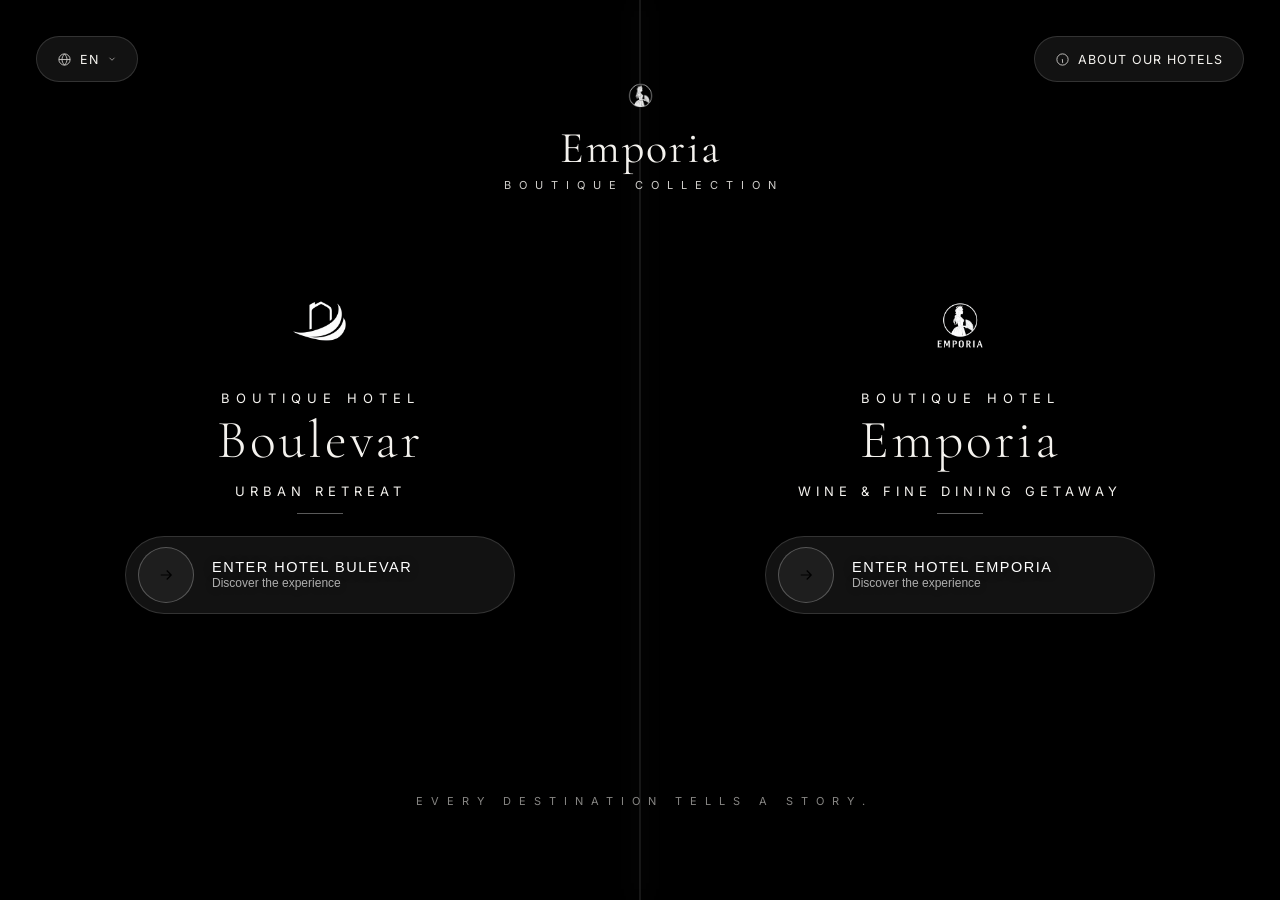
==== commit 595be1eb: "Uklonjen loader" ====
--- a/index.html
+++ b/index.html
@@ -524,7 +524,6 @@
 
   <div class="bottom-caption">
     <div class="txt">Every destination tells a story.</div>
-    <div class="loader"></div>
   </div>
 
 </div>
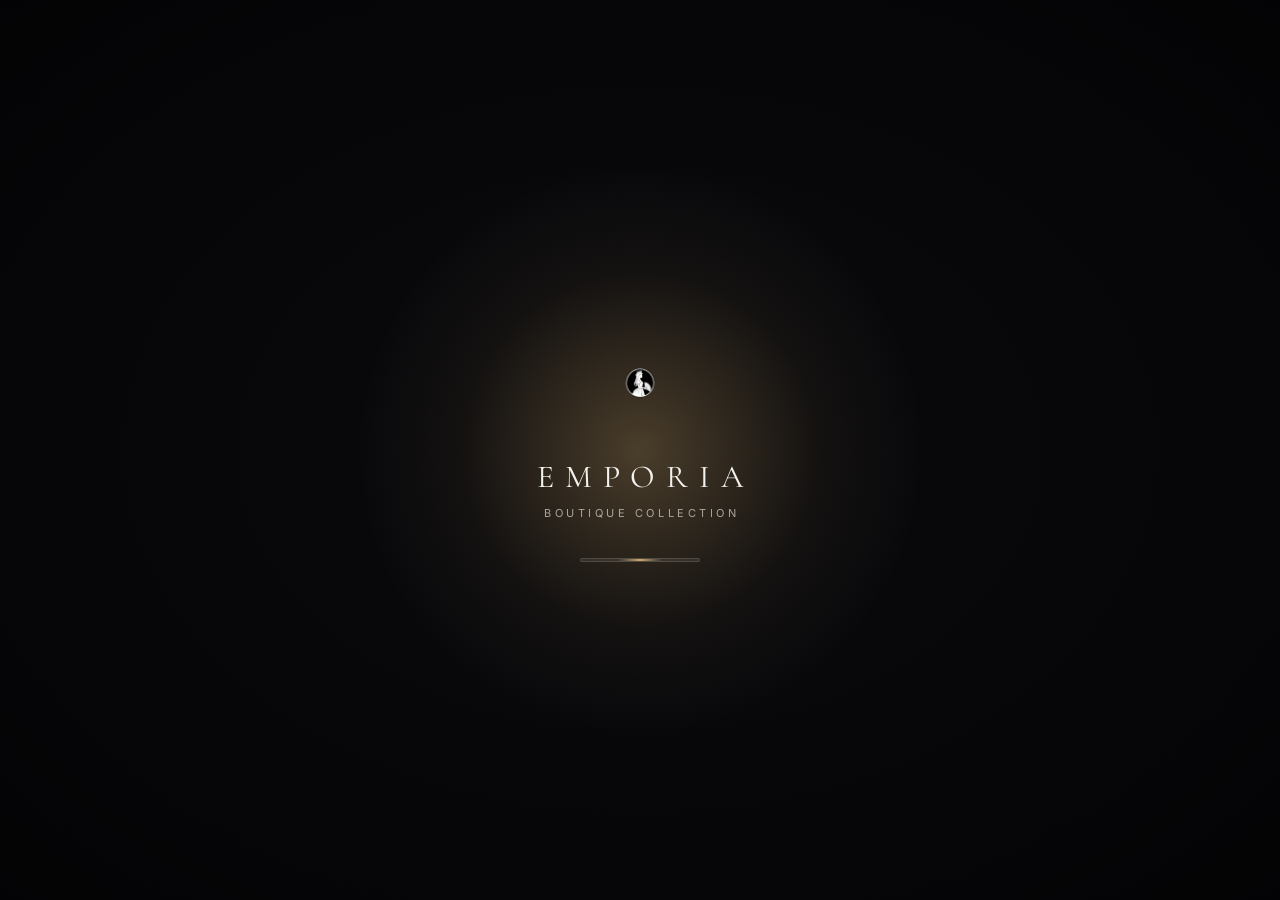
==== commit 821b6af5: "Dodan novi loader" ====
--- a/index.html
+++ b/index.html
@@ -22,6 +22,143 @@
     --sans: 'Inter', -apple-system, 'SF Pro Display', 'Neue Haas Grotesk', sans-serif;
   }
 
+  /* ==========================================================
+     PRELOADER — cinematic entrance
+     Scenes 1-6 are pure CSS keyframes (declarative, GPU-only
+     transform/opacity, one single one-time blur during the emblem
+     reveal only). Scene 7 (readiness gating) and the homepage
+     hand-off are orchestrated by the small script at the end of
+     the file, which only ever toggles classes / sets one transform.
+  ========================================================== */
+  #preloader{
+    position:fixed; inset:0; z-index:99999;
+    display:flex; align-items:center; justify-content:center;
+    background:#07070a;
+    overflow:hidden;
+  }
+  #preloader .pl-grain{
+    position:absolute; inset:-10%;
+    background-image:url("data:image/svg+xml,%3Csvg xmlns='http://www.w3.org/2000/svg' width='120' height='120'%3E%3Cfilter id='n'%3E%3CfeTurbulence type='fractalNoise' baseFrequency='0.85' numOctaves='2' stitchTiles='stitch'/%3E%3C/filter%3E%3Crect width='100%25' height='100%25' filter='url(%23n)'/%3E%3C/svg%3E");
+    background-size:140px 140px;
+    opacity:.035;
+    mix-blend-mode:overlay;
+    pointer-events:none;
+  }
+  #preloader .pl-vignette{
+    position:absolute; inset:0;
+    background:radial-gradient(ellipse at center, transparent 38%, rgba(0,0,0,.6) 100%);
+    pointer-events:none;
+  }
+  #preloader .pl-glow{
+    position:absolute; left:50%; top:50%; width:560px; height:560px;
+    margin:-280px 0 0 -280px; border-radius:50%;
+    background:radial-gradient(circle, rgba(214,175,110,.32), rgba(214,175,110,.06) 45%, transparent 72%);
+    opacity:0;
+    animation: plGlowIn 1.7s .12s cubic-bezier(.22,.61,.36,1) forwards,
+               plGlowBreathe 7s 1.9s ease-in-out infinite;
+    pointer-events:none;
+  }
+  @keyframes plGlowIn{ to{ opacity:1; } }
+  @keyframes plGlowBreathe{ 0%,100%{ opacity:.86;} 50%{ opacity:1;} }
+
+  .pl-center{ position:relative; z-index:2; display:flex; flex-direction:column; align-items:center; }
+
+  .pl-emblem-wrap{
+    width:92px; height:92px; border-radius:50%; position:relative;
+    opacity:0; transform:scale(.88); filter:blur(10px);
+    animation: plEmblemIn 1.1s .45s cubic-bezier(.19,1,.22,1) forwards;
+  }
+  @keyframes plEmblemIn{ to{ opacity:1; transform:scale(1); filter:blur(0); } }
+
+  .pl-emblem{ width:100%; height:100%; border-radius:50%; overflow:hidden; position:relative; }
+  .pl-emblem img{ width:100%; height:100%; object-fit:contain; display:block; }
+  /* Soft golden reflection travelling across the emblem — a gradient bar
+     clipped by the circular wrap's overflow:hidden and moved purely with
+     transform, so it never touches layout or repaints the emblem itself. */
+  .pl-emblem::after{
+    content:''; position:absolute; inset:0;
+    background:linear-gradient(115deg, transparent 42%, rgba(255,232,190,.85) 50%, transparent 58%);
+    transform:translateX(-140%);
+    opacity:0;
+    mix-blend-mode:screen;
+    animation: plShine 1.1s 1.65s cubic-bezier(.45,0,.2,1) 1 both;
+    pointer-events:none;
+  }
+  @keyframes plShine{
+    0%{ opacity:0; transform:translateX(-140%); }
+    20%{ opacity:1; }
+    72%{ opacity:1; }
+    100%{ opacity:0; transform:translateX(140%); }
+  }
+
+  .pl-type{ margin-top:26px; text-align:center; }
+  .pl-word{
+    font-family:var(--serif); font-weight:400; font-size:clamp(24px,3.2vw,32px);
+    letter-spacing:.34em; text-transform:uppercase; color:var(--white);
+    padding-left:.34em;
+    opacity:0; transform:translateY(10px);
+    animation: plRise .9s 1.7s cubic-bezier(.19,1,.22,1) forwards;
+  }
+  .pl-sub{
+    margin-top:10px; font-size:11px; letter-spacing:.32em; text-transform:uppercase;
+    color:rgba(244,242,238,.62); padding-left:.32em;
+    opacity:0; transform:translateY(8px);
+    animation: plRise .8s 1.9s cubic-bezier(.19,1,.22,1) forwards;
+  }
+  @keyframes plRise{ to{ opacity:1; transform:translateY(0); } }
+
+  .pl-capsule{
+    margin-top:38px; width:120px; height:4px; border-radius:999px; position:relative; overflow:hidden;
+    background:rgba(255,255,255,.08); border:1px solid rgba(255,255,255,.12);
+    backdrop-filter:blur(6px); -webkit-backdrop-filter:blur(6px);
+    opacity:0; transform:translateY(6px);
+    animation: plRise .7s 2.1s cubic-bezier(.19,1,.22,1) forwards;
+  }
+  .pl-capsule::after{
+    content:''; position:absolute; top:0; left:50%; height:100%; width:44px; margin-left:-22px;
+    border-radius:999px;
+    background:linear-gradient(90deg, transparent, rgba(214,175,110,.95), transparent);
+    animation: plCapsuleGlide 2.2s 2.1s ease-in-out infinite;
+  }
+  @keyframes plCapsuleGlide{ 0%,100%{ transform:translateX(-42px);} 50%{ transform:translateX(42px);} }
+
+  /* ---------- Exit sequence (dissolve into the homepage) ---------- */
+  #preloader.pl-exit-bg{ background:transparent; transition: background .9s cubic-bezier(.45,0,.2,1); }
+  #preloader.pl-exit-bg .pl-grain,
+  #preloader.pl-exit-bg .pl-vignette,
+  #preloader.pl-exit-bg .pl-glow{
+    opacity:0; transition: opacity .9s cubic-bezier(.45,0,.2,1);
+  }
+  #preloader.pl-exit-bg .pl-type,
+  #preloader.pl-exit-bg .pl-capsule{
+    opacity:0; transform:translateY(-10px);
+    transition: opacity .6s ease, transform .6s ease;
+  }
+  /* Logo gently scales down while still perfectly centered. */
+  #preloader.pl-exit-shrink .pl-emblem-wrap{
+    animation:none; opacity:1; filter:blur(0);
+    transform:scale(.8);
+    transition: transform .45s cubic-bezier(.3,0,.15,1);
+  }
+  /* Then it travels to the exact position/size of the real hero emblem —
+     the destination transform is computed once, at runtime, from the
+     hero element's own layout, and simply assigned inline; this rule only
+     supplies the transition. */
+  #preloader.pl-exit-travel .pl-emblem-wrap{
+    animation:none; filter:blur(0);
+    opacity:0;
+    transition: transform 1s cubic-bezier(.16,1,.3,1), opacity .4s ease .6s;
+  }
+  #preloader.pl-hide{ opacity:0; pointer-events:none; transition: opacity .2s linear; }
+
+  @media (prefers-reduced-motion:reduce){
+    #preloader *{
+      animation-duration:.01ms !important;
+      animation-delay:0s !important;
+      transition-duration:.01ms !important;
+    }
+  }
+
   *{box-sizing:border-box; margin:0; padding:0;}
   html,body{
     width:100%; height:100%; overflow:hidden;
@@ -144,7 +281,12 @@
   .pill svg{ width:15px; height:15px; opacity:.85; }
 
   /* ---------- LOAD-IN SEQUENCE ---------- */
-  .panel .content > *{ opacity:0; transform:translateY(12px); animation: riseIn .9s cubic-bezier(.2,.7,.2,1) forwards; }
+  /* These animations stay paused (frozen at their opacity:0 starting state)
+     until <body> gets .pl-reveal, which the preloader adds at the exact
+     moment it begins dissolving — so the hero content animates in sync
+     with the reveal instead of having already finished, invisibly, behind
+     an opaque preloader. */
+  .panel .content > *{ opacity:0; transform:translateY(12px); animation: riseIn .9s cubic-bezier(.2,.7,.2,1) forwards; animation-play-state:paused; }
   .panel .brand-logo{ animation-delay:.5s; }
   .panel .hotel-pretitle{ animation-delay:.62s; }
   .panel .hotel-name{ animation-delay:.72s; }
@@ -154,11 +296,18 @@
   .panel .cta{ animation-delay:1.15s; }
   @keyframes riseIn{ to{ opacity:1; transform:translateY(0);} }
 
-  .center-brand, .bottom-caption, .pill{ opacity:0; animation: riseIn 1s cubic-bezier(.2,.7,.2,1) forwards; }
+  .center-brand, .bottom-caption, .pill{ opacity:0; animation: riseIn 1s cubic-bezier(.2,.7,.2,1) forwards; animation-play-state:paused; }
   .center-brand{ animation-delay:.3s; }
   .bottom-caption{ animation-delay:1.3s; }
   .pill.lang{ animation-delay:.2s; }
   .pill.info{ animation-delay:.2s; }
+
+  body.pl-reveal .panel .content > *,
+  body.pl-reveal .center-brand,
+  body.pl-reveal .bottom-caption,
+  body.pl-reveal .pill{
+    animation-play-state:running;
+  }
 
   /* ---------- RESPONSIVE ---------- */
   @media (max-width: 900px){
@@ -456,6 +605,24 @@
 </head>
 <body>
 
+<div id="preloader" role="status" aria-label="Loading Emporia Boutique Collection">
+  <div class="pl-grain"></div>
+  <div class="pl-vignette"></div>
+  <div class="pl-glow"></div>
+  <div class="pl-center">
+    <div class="pl-emblem-wrap" id="plEmblemWrap">
+      <div class="pl-emblem">
+        <img src="images/emporia-logo-icon.png" alt="">
+      </div>
+    </div>
+    <div class="pl-type">
+      <div class="pl-word">Emporia</div>
+      <div class="pl-sub">Boutique Collection</div>
+    </div>
+    <div class="pl-capsule"></div>
+  </div>
+</div>
+
 <div class="stage" id="stage">
 
   <div class="pill lang">
@@ -562,6 +729,107 @@
 </div>
 
 <script>
+/* ---------- PRELOADER ---------- */
+(function(){
+  var preloader = document.getElementById('preloader');
+  if(!preloader){ return; }
+
+  var emblemWrap = document.getElementById('plEmblemWrap');
+  var reducedMotion = window.matchMedia && window.matchMedia('(prefers-reduced-motion: reduce)').matches;
+  var MIN_VISIBLE = reducedMotion ? 200 : 2500; // cinematic sequence needs at least this long to play out
+  var MAX_WAIT = 7000; // safety ceiling — never trap a visitor on a black screen forever
+
+  function whenFontsReady(){
+    if(document.fonts && document.fonts.ready){
+      return document.fonts.ready.catch(function(){});
+    }
+    return Promise.resolve();
+  }
+
+  function whenVideoReady(video){
+    return new Promise(function(resolve){
+      if(!video){ resolve(); return; }
+      if(video.readyState >= 3){ resolve(); return; } // HAVE_FUTURE_DATA — enough to play smoothly
+      function done(){
+        video.removeEventListener('canplay', done);
+        video.removeEventListener('error', done);
+        resolve();
+      }
+      video.addEventListener('canplay', done);
+      video.addEventListener('error', done); // never hang forever on a broken source
+    });
+  }
+
+  function after(ms){
+    return new Promise(function(resolve){ setTimeout(resolve, ms); });
+  }
+
+  var readiness = Promise.all([
+    whenFontsReady(),
+    whenVideoReady(document.getElementById('bulevarVideo')),
+    whenVideoReady(document.getElementById('emporiaVideo')),
+    after(MIN_VISIBLE)
+  ]);
+
+  Promise.race([readiness, after(MAX_WAIT)]).then(beginExit);
+
+  // Computes the exact translate/scale needed to move the preloader emblem
+  // onto the real hero emblem already sitting in the page, then assigns it
+  // as a single inline transform so the existing CSS transition animates
+  // the hand-off — a hand-rolled FLIP, no animation library involved.
+  function flipTravel(){
+    var target = document.querySelector('.center-emblem img');
+    preloader.classList.add('pl-exit-travel');
+
+    if(!target || !emblemWrap){ return; }
+
+    var a = emblemWrap.getBoundingClientRect();
+    var b = target.getBoundingClientRect();
+    var scale = b.width / a.width;
+    var dx = (b.left + b.width / 2) - (a.left + a.width / 2);
+    var dy = (b.top + b.height / 2) - (a.top + a.height / 2);
+
+    requestAnimationFrame(function(){
+      requestAnimationFrame(function(){
+        emblemWrap.style.transform =
+          'translate3d(' + dx.toFixed(1) + 'px,' + dy.toFixed(1) + 'px,0) scale(' + scale.toFixed(4) + ')';
+      });
+    });
+  }
+
+  function finish(){
+    preloader.classList.add('pl-hide');
+    setTimeout(function(){
+      if(preloader.parentNode){ preloader.parentNode.removeChild(preloader); }
+    }, 240);
+  }
+
+  function beginExit(){
+    document.body.classList.add('pl-reveal');
+
+    if(reducedMotion){
+      finish();
+      return;
+    }
+
+    // Beat 1 — black background dissolves, homepage becomes visible behind
+    // it, logo stays put and centered.
+    preloader.classList.add('pl-exit-bg');
+
+    setTimeout(function(){
+      // Beat 2 — logo gently scales down, still centered.
+      preloader.classList.add('pl-exit-shrink');
+
+      setTimeout(function(){
+        // Beat 3 — logo travels into its final hero position and crossfades
+        // with the real emblem already waiting there.
+        flipTravel();
+        setTimeout(finish, 1050);
+      }, 450);
+    }, 300);
+  }
+})();
+
 /* ---------- HERO VIDEOS ---------- */
 (function(){
   var bulevarVideo = document.getElementById('bulevarVideo');
